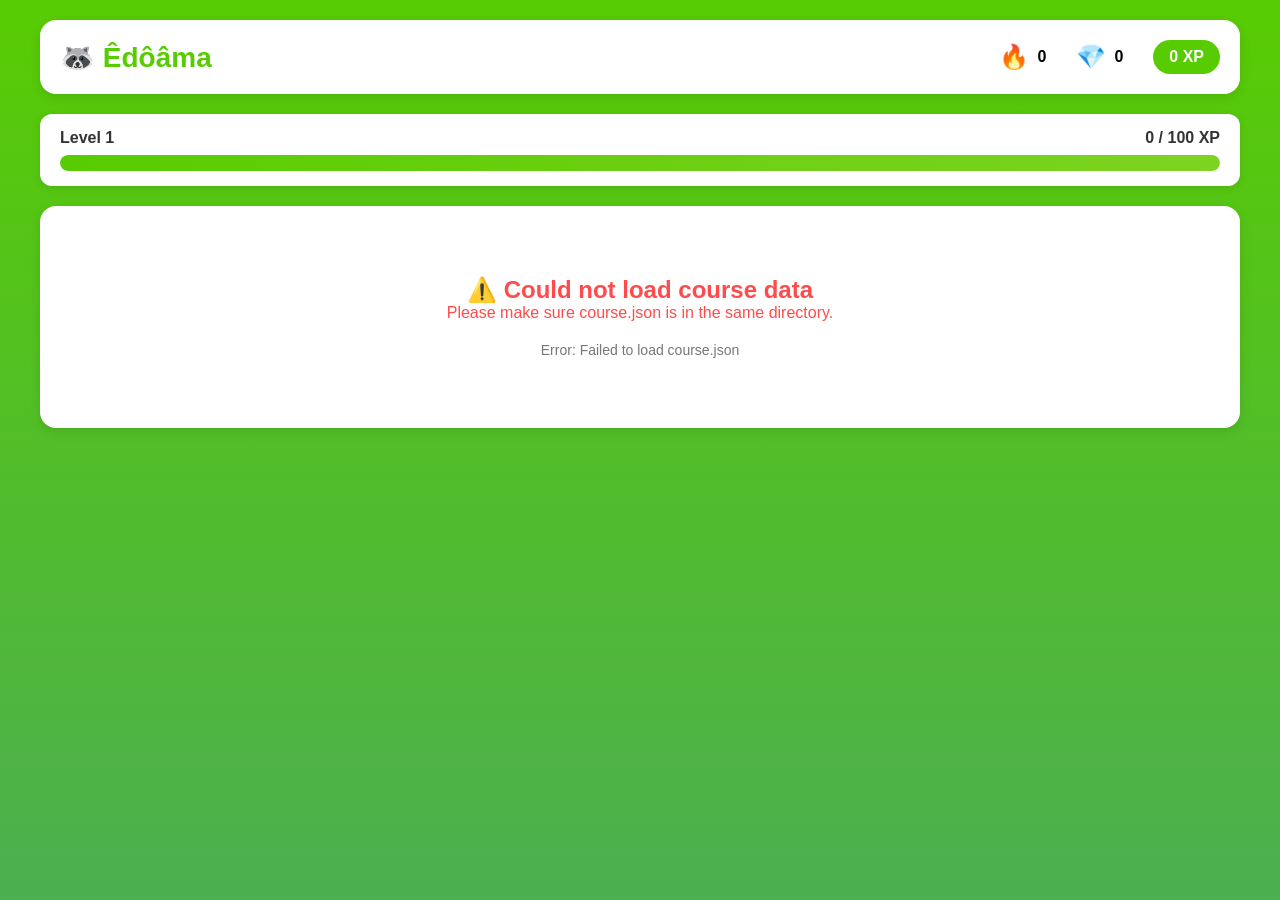
==== learn/index.html @ c92bb3aa "Create index.html" ====
<!DOCTYPE html>
<html lang="en">
<head>
<meta charset="UTF-8">
<meta name="viewport" content="width=device-width, initial-scale=1.0">
<title>Êdôâma Learning</title>
<style>
* { margin: 0; padding: 0; box-sizing: border-box; }

body {
  font-family: 'Segoe UI', Tahoma, Geneva, Verdana, sans-serif;
  background: linear-gradient(180deg, #58cc02 0%, #4caf50 100%);
  min-height: 100vh;
  padding: 20px;
}

.container {
  max-width: 1200px;
  margin: 0 auto;
}

/* Header with stats */
.header {
  background: white;
  border-radius: 16px;
  padding: 20px;
  margin-bottom: 20px;
  display: flex;
  justify-content: space-between;
  align-items: center;
  box-shadow: 0 4px 12px rgba(0,0,0,0.1);
}

.logo {
  font-size: 28px;
  font-weight: bold;
  color: #58cc02;
}

.stats {
  display: flex;
  gap: 30px;
  align-items: center;
}

.stat-item {
  display: flex;
  align-items: center;
  gap: 8px;
  font-weight: 600;
}

.flame { color: #ff9600; font-size: 24px; }
.gem { color: #1cb0f6; font-size: 24px; }
.xp-badge {
  background: #58cc02;
  color: white;
  padding: 8px 16px;
  border-radius: 20px;
  font-weight: bold;
}

/* Progress bar */
.level-progress {
  background: white;
  border-radius: 12px;
  padding: 15px 20px;
  margin-bottom: 20px;
  box-shadow: 0 2px 8px rgba(0,0,0,0.1);
}

.level-text {
  display: flex;
  justify-content: space-between;
  margin-bottom: 8px;
  font-weight: 600;
  color: #333;
}

.progress-bar {
  width: 100%;
  height: 16px;
  background: #e5e5e5;
  border-radius: 8px;
  overflow: hidden;
  position: relative;
}

.progress-fill {
  height: 100%;
  background: linear-gradient(90deg, #58cc02 0%, #7ed321 100%);
  transition: width 0.5s ease;
  border-radius: 8px;
}

/* Units display */
.units-container {
  background: white;
  border-radius: 16px;
  padding: 30px;
  box-shadow: 0 4px 12px rgba(0,0,0,0.1);
}

.unit {
  margin-bottom: 40px;
  position: relative;
}

.unit-header {
  background: linear-gradient(135deg, #1cb0f6 0%, #1899d6 100%);
  color: white;
  padding: 15px 20px;
  border-radius: 12px;
  font-size: 20px;
  font-weight: bold;
  margin-bottom: 20px;
  box-shadow: 0 4px 8px rgba(28, 176, 246, 0.3);
}

.lessons-grid {
  display: grid;
  grid-template-columns: repeat(auto-fill, minmax(120px, 1fr));
  gap: 15px;
  padding-left: 20px;
}

.lesson-btn {
  aspect-ratio: 1;
  border: none;
  border-radius: 50%;
  background: #e5e5e5;
  cursor: pointer;
  font-weight: bold;
  font-size: 16px;
  position: relative;
  transition: all 0.2s;
  box-shadow: 0 4px 0 #afafaf;
  display: flex;
  flex-direction: column;
  align-items: center;
  justify-content: center;
}

.lesson-btn:hover {
  transform: translateY(-2px);
}

.lesson-btn:active {
  transform: translateY(2px);
  box-shadow: 0 2px 0 #afafaf;
}

.lesson-btn.completed {
  background: linear-gradient(135deg, #ffc800 0%, #ffb800 100%);
  color: white;
  box-shadow: 0 4px 0 #d69e00;
}

.lesson-btn.current {
  background: linear-gradient(135deg, #58cc02 0%, #4caf50 100%);
  color: white;
  box-shadow: 0 4px 0 #3d9101;
  animation: pulse 2s infinite;
}

.lesson-btn.locked {
  background: #d0d0d0;
  cursor: not-allowed;
  opacity: 0.6;
}

.lesson-btn .check {
  position: absolute;
  top: -5px;
  right: -5px;
  background: white;
  color: #58cc02;
  border-radius: 50%;
  width: 24px;
  height: 24px;
  display: flex;
  align-items: center;
  justify-content: center;
  font-size: 16px;
  font-weight: bold;
}

@keyframes pulse {
  0%, 100% { transform: scale(1); }
  50% { transform: scale(1.05); }
}

/* Lesson view */
.lesson-view {
  background: white;
  border-radius: 16px;
  padding: 30px;
  box-shadow: 0 4px 12px rgba(0,0,0,0.1);
  min-height: 500px;
}

.lesson-header {
  display: flex;
  justify-content: space-between;
  align-items: center;
  margin-bottom: 30px;
  padding-bottom: 20px;
  border-bottom: 2px solid #e5e5e5;
}

.back-btn {
  background: #e5e5e5;
  border: none;
  padding: 10px 20px;
  border-radius: 12px;
  cursor: pointer;
  font-weight: 600;
  transition: background 0.2s;
}

.back-btn:hover {
  background: #d0d0d0;
}

.lesson-progress {
  flex: 1;
  margin: 0 20px;
  height: 12px;
  background: #e5e5e5;
  border-radius: 6px;
  overflow: hidden;
}

.lesson-progress-fill {
  height: 100%;
  background: #58cc02;
  transition: width 0.3s;
}

/* Question card */
.question-card {
  text-align: center;
  padding: 40px 20px;
}

.question-prompt {
  font-size: 24px;
  font-weight: bold;
  margin-bottom: 30px;
  color: #333;
}

.word-display {
  background: #f7f7f7;
  border: 3px solid #e5e5e5;
  border-radius: 16px;
  padding: 30px;
  margin: 30px auto;
  max-width: 500px;
}

.word-display .word {
  font-size: 36px;
  font-weight: bold;
  color: #1cb0f6;
  margin-bottom: 10px;
}

.word-display .ipa {
  font-size: 20px;
  color: #777;
  font-style: italic;
}

.options-grid {
  display: grid;
  grid-template-columns: repeat(auto-fit, minmax(200px, 1fr));
  gap: 15px;
  max-width: 600px;
  margin: 30px auto;
}

.option-btn {
  padding: 20px;
  border: 3px solid #e5e5e5;
  border-radius: 16px;
  background: white;
  cursor: pointer;
  font-size: 18px;
  font-weight: 600;
  transition: all 0.2s;
  color: #333;
}

.option-btn:hover {
  border-color: #d0d0d0;
  background: #f7f7f7;
  transform: translateY(-2px);
}

.option-btn.selected {
  border-color: #1cb0f6;
  background: #e3f2fd;
}

.option-btn.correct {
  border-color: #58cc02;
  background: #d7f7c2;
  color: #58cc02;
}

.option-btn.incorrect {
  border-color: #ff4b4b;
  background: #ffe0e0;
  color: #ff4b4b;
}

.option-btn:disabled {
  cursor: not-allowed;
}

/* Check button */
.check-btn {
  background: linear-gradient(135deg, #58cc02 0%, #4caf50 100%);
  color: white;
  border: none;
  padding: 16px 48px;
  border-radius: 16px;
  font-size: 18px;
  font-weight: bold;
  cursor: pointer;
  margin-top: 30px;
  box-shadow: 0 4px 0 #3d9101;
  transition: all 0.2s;
}

.check-btn:hover {
  transform: translateY(-2px);
  box-shadow: 0 6px 0 #3d9101;
}

.check-btn:active {
  transform: translateY(2px);
  box-shadow: 0 2px 0 #3d9101;
}

.check-btn:disabled {
  background: #e5e5e5;
  box-shadow: 0 4px 0 #afafaf;
  cursor: not-allowed;
  opacity: 0.6;
}

/* Feedback */
.feedback {
  position: fixed;
  bottom: 0;
  left: 0;
  right: 0;
  padding: 30px;
  text-align: center;
  font-size: 20px;
  font-weight: bold;
  color: white;
  transform: translateY(100%);
  transition: transform 0.3s;
}

.feedback.show {
  transform: translateY(0);
}

.feedback.correct {
  background: #58cc02;
}

.feedback.incorrect {
  background: #ff4b4b;
}

/* Completion screen */
.completion {
  text-align: center;
  padding: 40px;
}

.completion-icon {
  font-size: 80px;
  margin-bottom: 20px;
}

.completion h2 {
  font-size: 36px;
  color: #58cc02;
  margin-bottom: 20px;
}

.xp-earned {
  font-size: 48px;
  font-weight: bold;
  color: #ffc800;
  margin: 20px 0;
}

.continue-btn {
  background: linear-gradient(135deg, #58cc02 0%, #4caf50 100%);
  color: white;
  border: none;
  padding: 16px 48px;
  border-radius: 16px;
  font-size: 18px;
  font-weight: bold;
  cursor: pointer;
  margin-top: 20px;
  box-shadow: 0 4px 0 #3d9101;
}

.continue-btn:hover {
  transform: translateY(-2px);
  box-shadow: 0 6px 0 #3d9101;
}

.hidden {
  display: none;
}
</style>
</head>
<body>

<div class="container">
  <!-- Header -->
  <div class="header">
    <div class="logo">🦝 Êdôâma</div>
    <div class="stats">
      <div class="stat-item">
        <span class="flame">🔥</span>
        <span id="streak">0</span>
      </div>
      <div class="stat-item">
        <span class="gem">💎</span>
        <span id="gems">0</span>
      </div>
      <div class="xp-badge">
        <span id="xp">0</span> XP
      </div>
    </div>
  </div>

  <div class="level-progress">
    <div class="level-text">
      <span>Level <span id="level">1</span></span>
      <span><span id="current-xp">0</span> / <span id="next-level-xp">100</span> XP</span>
    </div>
    <div class="progress-bar">
      <div class="progress-fill" id="level-progress-fill"></div>
    </div>
  </div>

  <!-- Units View -->
  <div class="units-container" id="units-view">
    <div id="units"></div>
  </div>

  <!-- Lesson View -->
  <div class="lesson-view hidden" id="lesson-view">
    <div class="lesson-header">
      <button class="back-btn" id="back-btn">← Back</button>
      <div class="lesson-progress">
        <div class="lesson-progress-fill" id="lesson-progress-fill"></div>
      </div>
      <span id="question-counter">1/5</span>
    </div>
    <div id="lesson-content"></div>
  </div>
</div>

<div class="feedback" id="feedback"></div>

<script>

const storage = {
  get(key) {
    return localStorage.getItem(key);
  },
  set(key, value) {
    localStorage.setItem(key, value);
  }
};

let userProgress = {
  xp: 0,
  level: 1,
  gems: 0,
  streak: 0,
  completedLessons: {},
  lastStudyDate: null
};

function loadProgress() {
  const saved = storage.get('edoama_progress');
  if (saved) {
    userProgress = JSON.parse(saved);
  }
  updateHeader();
}

function saveProgress() {
  storage.set('edoama_progress', JSON.stringify(userProgress));
}

function addXP(amount) {
  userProgress.xp += amount;
  
  // Level up logic
  const xpForNextLevel = userProgress.level * 100;
  if (userProgress.xp >= xpForNextLevel) {
    userProgress.level++;
    userProgress.gems += 10;
  }
  
  updateHeader();
  saveProgress();
}

function updateHeader() {
  document.getElementById('xp').textContent = userProgress.xp;
  document.getElementById('level').textContent = userProgress.level;
  document.getElementById('gems').textContent = userProgress.gems;
  document.getElementById('streak').textContent = userProgress.streak;
  
  const xpForNextLevel = userProgress.level * 100;
  const xpInCurrentLevel = userProgress.xp % 100;
  const progress = (xpInCurrentLevel / 100) * 100;
  
  document.getElementById('current-xp').textContent = xpInCurrentLevel;
  document.getElementById('next-level-xp').textContent = 100;
  document.getElementById('level-progress-fill').style.width = progress + '%';
}

let courseData = [];

function renderUnits() {
  const unitsDiv = document.getElementById('units');
  unitsDiv.innerHTML = '';
  
  courseData.forEach((unit, unitIndex) => {
    const unitDiv = document.createElement('div');
    unitDiv.className = 'unit';
    
    const header = document.createElement('div');
    header.className = 'unit-header';
    header.textContent = unit.title;
    unitDiv.appendChild(header);
    
    const lessonsGrid = document.createElement('div');
    lessonsGrid.className = 'lessons-grid';
    
    unit.lessons.forEach((lesson, lessonIndex) => {
      const btn = document.createElement('button');
      btn.className = 'lesson-btn';
      
      const lessonKey = `${unitIndex}-${lessonIndex}`;
      const isCompleted = userProgress.completedLessons[lessonKey];
      const isLocked = lessonIndex > 0 && !userProgress.completedLessons[`${unitIndex}-${lessonIndex - 1}`];
      
      if (isCompleted) {
        btn.classList.add('completed');
        const check = document.createElement('span');
        check.className = 'check';
        check.textContent = '✓';
        btn.appendChild(check);
      } else if (!isLocked) {
        btn.classList.add('current');
      } else {
        btn.classList.add('locked');
      }
      
      const text = document.createElement('div');
      text.textContent = lesson.title;
      btn.appendChild(text);
      
      if (!isLocked) {
        btn.addEventListener('click', () => startLesson(unit, lesson, unitIndex, lessonIndex));
      }
      
      lessonsGrid.appendChild(btn);
    });
    
    unitDiv.appendChild(lessonsGrid);
    unitsDiv.appendChild(unitDiv);
  });
}

let currentLesson = null;
let currentQuestions = [];
let currentQuestionIndex = 0;
let selectedAnswer = null;

function startLesson(unit, lesson, unitIndex, lessonIndex) {
  currentLesson = { unit, lesson, unitIndex, lessonIndex };
  currentQuestionIndex = 0;
  
  // Generate questions
  currentQuestions = [];
  
  // Add word-to-meaning questions
  lesson.words.forEach(word => {
    currentQuestions.push({
      type: 'word-to-meaning',
      word: word,
      correctAnswer: word.meaning,
      options: generateOptions(lesson.words, word.meaning, w => w.meaning)
    });
  });
  
  // Add meaning-to-word questions
  lesson.words.forEach(word => {
    currentQuestions.push({
      type: 'meaning-to-word',
      word: word,
      correctAnswer: word.word,
      options: generateOptions(lesson.words, word.word, w => w.word)
    });
  });
  
  // Shuffle questions
  currentQuestions = shuffleArray(currentQuestions).slice(0, 5);
  
  // Show lesson view
  document.getElementById('units-view').classList.add('hidden');
  document.getElementById('lesson-view').classList.remove('hidden');
  
  showQuestion();
}

function generateOptions(words, correctAnswer, selector) {
  const allOptions = words.map(selector);
  const incorrectOptions = allOptions.filter(opt => opt !== correctAnswer);
  const shuffled = shuffleArray(incorrectOptions);
  const options = [correctAnswer, ...shuffled.slice(0, 2)];
  return shuffleArray(options);
}

function showQuestion() {
  const question = currentQuestions[currentQuestionIndex];
  selectedAnswer = null;
  
  // Update progress
  const progress = ((currentQuestionIndex + 1) / currentQuestions.length) * 100;
  document.getElementById('lesson-progress-fill').style.width = progress + '%';
  document.getElementById('question-counter').textContent = `${currentQuestionIndex + 1}/${currentQuestions.length}`;
  
  // Render question
  const content = document.getElementById('lesson-content');
  content.innerHTML = '';
  
  const card = document.createElement('div');
  card.className = 'question-card';
  
  if (question.type === 'word-to-meaning') {
    const prompt = document.createElement('div');
    prompt.className = 'question-prompt';
    prompt.textContent = 'What does this word mean?';
    card.appendChild(prompt);
    
    const wordDisplay = document.createElement('div');
    wordDisplay.className = 'word-display';
    wordDisplay.innerHTML = `
      <div class="word">${question.word.word}</div>
      <div class="ipa">${question.word.ipa}</div>
    `;
    card.appendChild(wordDisplay);
  } else {
    const prompt = document.createElement('div');
    prompt.className = 'question-prompt';
    prompt.textContent = `Which word means "${question.word.meaning}"?`;
    card.appendChild(prompt);
  }
  
  const optionsGrid = document.createElement('div');
  optionsGrid.className = 'options-grid';
  
  question.options.forEach(option => {
    const btn = document.createElement('button');
    btn.className = 'option-btn';
    btn.textContent = option;
    btn.addEventListener('click', () => selectOption(btn, option, question.correctAnswer));
    optionsGrid.appendChild(btn);
  });
  
  card.appendChild(optionsGrid);
  
  const checkBtn = document.createElement('button');
  checkBtn.className = 'check-btn';
  checkBtn.textContent = 'CHECK';
  checkBtn.disabled = true;
  checkBtn.id = 'check-answer-btn';
  checkBtn.addEventListener('click', checkAnswer);
  card.appendChild(checkBtn);
  
  content.appendChild(card);
}

function selectOption(btn, option, correctAnswer) {
  // Clear previous selection
  document.querySelectorAll('.option-btn').forEach(b => b.classList.remove('selected'));
  
  // Select this option
  btn.classList.add('selected');
  selectedAnswer = option;
  
  // Enable check button
  document.getElementById('check-answer-btn').disabled = false;
}

function checkAnswer() {
  const question = currentQuestions[currentQuestionIndex];
  const isCorrect = selectedAnswer === question.correctAnswer;
  
  // Disable all buttons
  document.querySelectorAll('.option-btn').forEach(btn => {
    btn.disabled = true;
    if (btn.textContent === question.correctAnswer) {
      btn.classList.add('correct');
    } else if (btn.textContent === selectedAnswer && !isCorrect) {
      btn.classList.add('incorrect');
    }
  });
  
  // Show feedback
  const feedback = document.getElementById('feedback');
  feedback.className = 'feedback show ' + (isCorrect ? 'correct' : 'incorrect');
  feedback.textContent = isCorrect ? '✓ Correct! +10 XP' : '✗ Incorrect. Try again next time!';
  
  if (isCorrect) {
    addXP(10);
  }
  
  // Change check button to continue
  const checkBtn = document.getElementById('check-answer-btn');
  checkBtn.textContent = 'CONTINUE';
  checkBtn.disabled = false;
  checkBtn.onclick = nextQuestion;
  
  setTimeout(() => {
    feedback.classList.remove('show');
  }, 2000);
}

function nextQuestion() {
  currentQuestionIndex++;
  
  if (currentQuestionIndex >= currentQuestions.length) {
    completeLesson();
  } else {
    showQuestion();
  }
}

function completeLesson() {
  const lessonKey = `${currentLesson.unitIndex}-${currentLesson.lessonIndex}`;
  userProgress.completedLessons[lessonKey] = true;
  
  const bonusXP = 50;
  addXP(bonusXP);
  userProgress.gems += 5;
  saveProgress();
  
  const content = document.getElementById('lesson-content');
  content.innerHTML = `
    <div class="completion">
      <div class="completion-icon">🎉</div>
      <h2>Lesson Complete!</h2>
      <div class="xp-earned">+${bonusXP + (currentQuestions.length * 10)} XP</div>
      <p>You earned 5 gems! 💎</p>
      <button class="continue-btn" onclick="returnToUnits()">CONTINUE</button>
    </div>
  `;
}

function returnToUnits() {
  document.getElementById('lesson-view').classList.add('hidden');
  document.getElementById('units-view').classList.remove('hidden');
  renderUnits();
}

document.getElementById('back-btn').addEventListener('click', returnToUnits);

function shuffleArray(array) {
  const newArray = [...array];
  for (let i = newArray.length - 1; i > 0; i--) {
    const j = Math.floor(Math.random() * (i + 1));
    [newArray[i], newArray[j]] = [newArray[j], newArray[i]];
  }
  return newArray;
}

async function init() {
  try {
    // Load course data from course.json
    const response = await fetch('course.json');
    if (!response.ok) {
      throw new Error('Failed to load course.json');
    }
    courseData = await response.json();
    
    loadProgress();
    renderUnits();
  } catch (error) {
    console.error('Error loading course:', error);
    document.getElementById('units').innerHTML = `
      <div style="text-align: center; padding: 40px; color: #ff4b4b;">
        <h2>⚠️ Could not load course data</h2>
        <p>Please make sure course.json is in the same directory.</p>
        <p style="font-size: 14px; color: #777; margin-top: 20px;">Error: ${error.message}</p>
      </div>
    `;
  }
}

init();
</script>

</body>
</html>
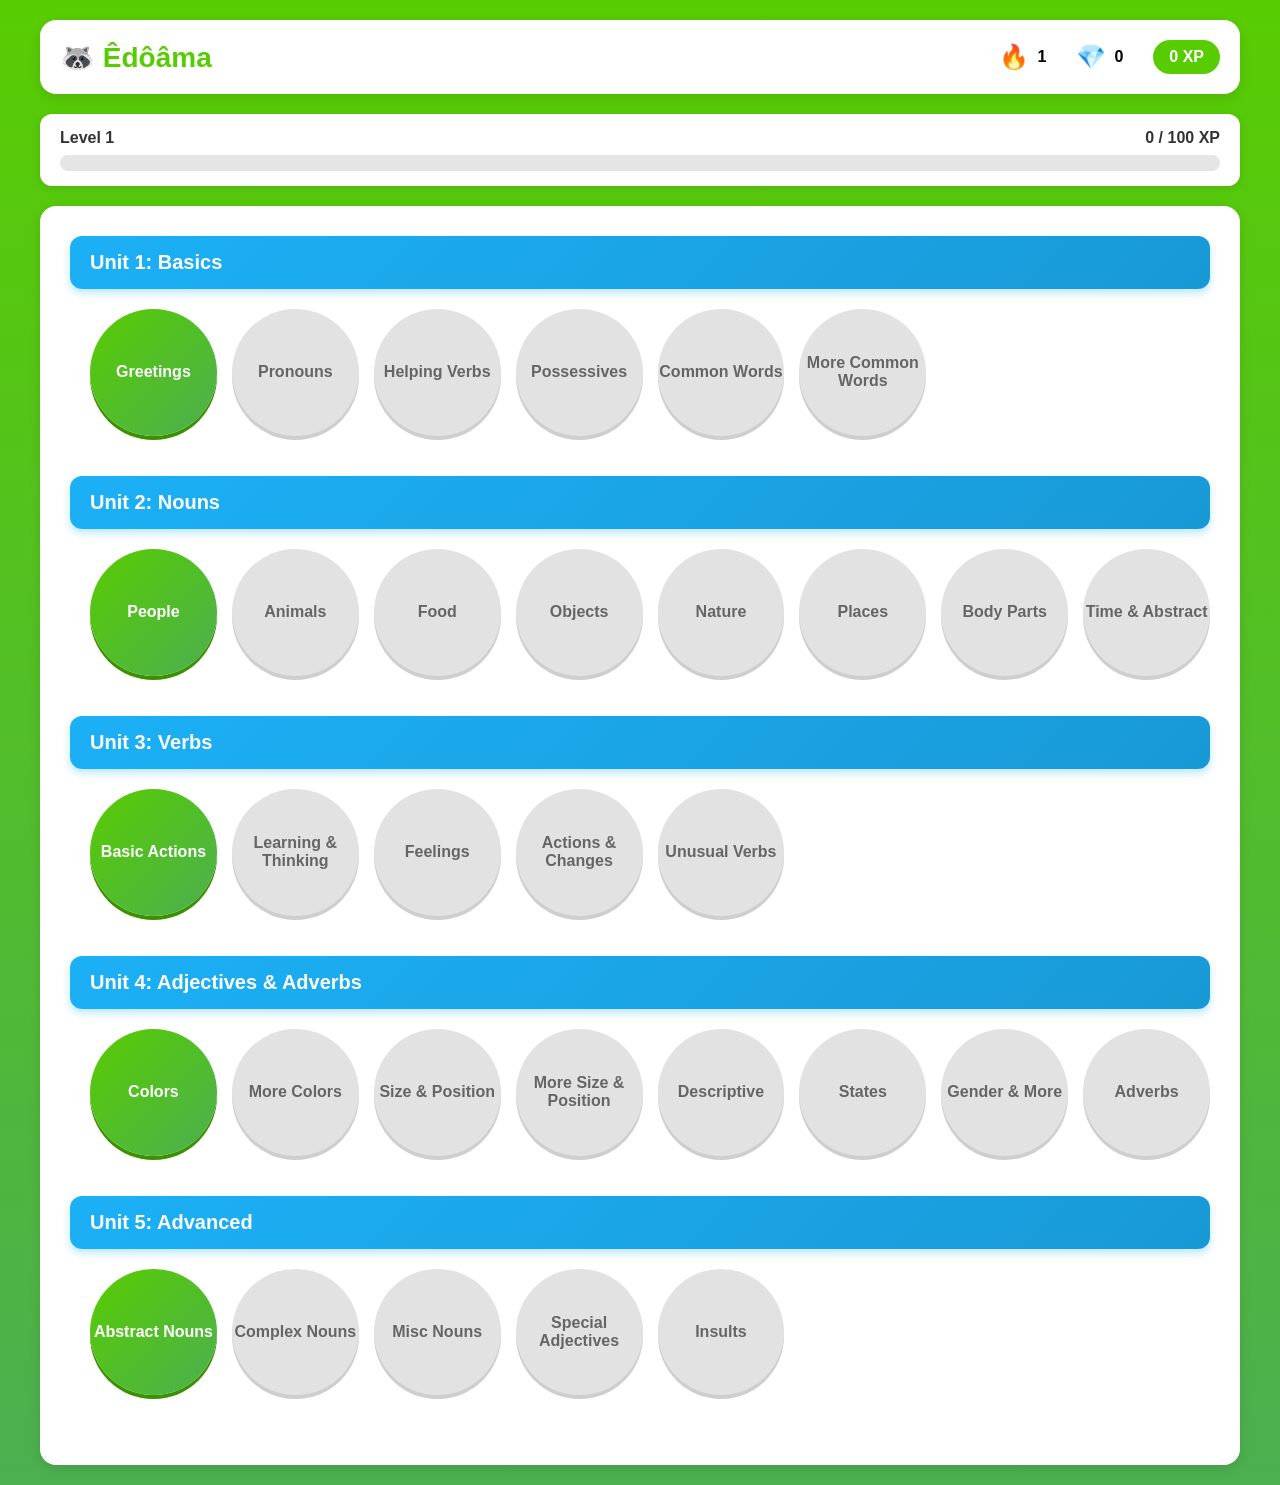
==== commit 392a25fe: "Update index.html" ====
--- a/learn/index.html
+++ b/learn/index.html
@@ -446,6 +446,7 @@
     </div>
   </div>
 
+  <!-- Level Progress -->
   <div class="level-progress">
     <div class="level-text">
       <span>Level <span id="level">1</span></span>
@@ -477,16 +478,35 @@
 <div class="feedback" id="feedback"></div>
 
 <script>
+// ============================================
+// STORAGE MANAGER
+// ============================================
+// NOTE: This uses in-memory storage for Claude.ai
+// To enable persistent storage in your own environment:
+// 1. Uncomment the localStorage lines
+// 2. Comment out the memoryStorage lines
+
+const memoryStorage = {
+  data: {},
+  getItem(key) { return this.data[key] || null; },
+  setItem(key, value) { this.data[key] = value; },
+  removeItem(key) { delete this.data[key]; }
+};
 
 const storage = {
   get(key) {
-    return localStorage.getItem(key);
+    // return localStorage.getItem(key); // Use this in your own environment
+    return memoryStorage.getItem(key); // Current: in-memory only
   },
   set(key, value) {
-    localStorage.setItem(key, value);
+    // localStorage.setItem(key, value); // Use this in your own environment
+    memoryStorage.setItem(key, value); // Current: in-memory only
   }
 };
 
+// ============================================
+// USER PROGRESS DATA
+// ============================================
 let userProgress = {
   xp: 0,
   level: 1,
@@ -501,7 +521,37 @@
   if (saved) {
     userProgress = JSON.parse(saved);
   }
+  updateStreak();
   updateHeader();
+}
+
+function updateStreak() {
+  const today = new Date().toDateString();
+  const lastStudy = userProgress.lastStudyDate;
+  
+  if (!lastStudy) {
+    // First time studying
+    userProgress.streak = 1;
+    userProgress.lastStudyDate = today;
+  } else if (lastStudy !== today) {
+    const lastDate = new Date(lastStudy);
+    const todayDate = new Date(today);
+    const diffTime = todayDate - lastDate;
+    const diffDays = Math.floor(diffTime / (1000 * 60 * 60 * 24));
+    
+    if (diffDays === 1) {
+      // Studied yesterday, increment streak
+      userProgress.streak++;
+      userProgress.lastStudyDate = today;
+    } else if (diffDays > 1) {
+      // Missed a day, reset streak
+      userProgress.streak = 1;
+      userProgress.lastStudyDate = today;
+    }
+    // If diffDays === 0, already studied today, no change
+  }
+  
+  saveProgress();
 }
 
 function saveProgress() {
@@ -537,8 +587,14 @@
   document.getElementById('level-progress-fill').style.width = progress + '%';
 }
 
+// ============================================
+// COURSE DATA
+// ============================================
 let courseData = [];
 
+// ============================================
+// RENDER UNITS
+// ============================================
 function renderUnits() {
   const unitsDiv = document.getElementById('units');
   unitsDiv.innerHTML = '';
@@ -591,6 +647,9 @@
   });
 }
 
+// ============================================
+// LESSON LOGIC
+// ============================================
 let currentLesson = null;
 let currentQuestions = [];
 let currentQuestionIndex = 0;
@@ -761,6 +820,9 @@
   const lessonKey = `${currentLesson.unitIndex}-${currentLesson.lessonIndex}`;
   userProgress.completedLessons[lessonKey] = true;
   
+  // Update streak when completing a lesson
+  updateStreak();
+  
   const bonusXP = 50;
   addXP(bonusXP);
   userProgress.gems += 5;
@@ -773,9 +835,20 @@
       <h2>Lesson Complete!</h2>
       <div class="xp-earned">+${bonusXP + (currentQuestions.length * 10)} XP</div>
       <p>You earned 5 gems! 💎</p>
+      ${getStreakMessage()}
       <button class="continue-btn" onclick="returnToUnits()">CONTINUE</button>
     </div>
   `;
+}
+
+function getStreakMessage() {
+  const today = new Date().toDateString();
+  const lastStudy = userProgress.lastStudyDate;
+  
+  if (lastStudy !== today) {
+    return `<p style="color: #ff9600; font-size: 20px; margin-top: 10px;">🔥 ${userProgress.streak} day streak!</p>`;
+  }
+  return '';
 }
 
 function returnToUnits() {
@@ -786,6 +859,9 @@
 
 document.getElementById('back-btn').addEventListener('click', returnToUnits);
 
+// ============================================
+// UTILITIES
+// ============================================
 function shuffleArray(array) {
   const newArray = [...array];
   for (let i = newArray.length - 1; i > 0; i--) {
@@ -795,6 +871,9 @@
   return newArray;
 }
 
+// ============================================
+// INITIALIZE
+// ============================================
 async function init() {
   try {
     // Load course data from course.json
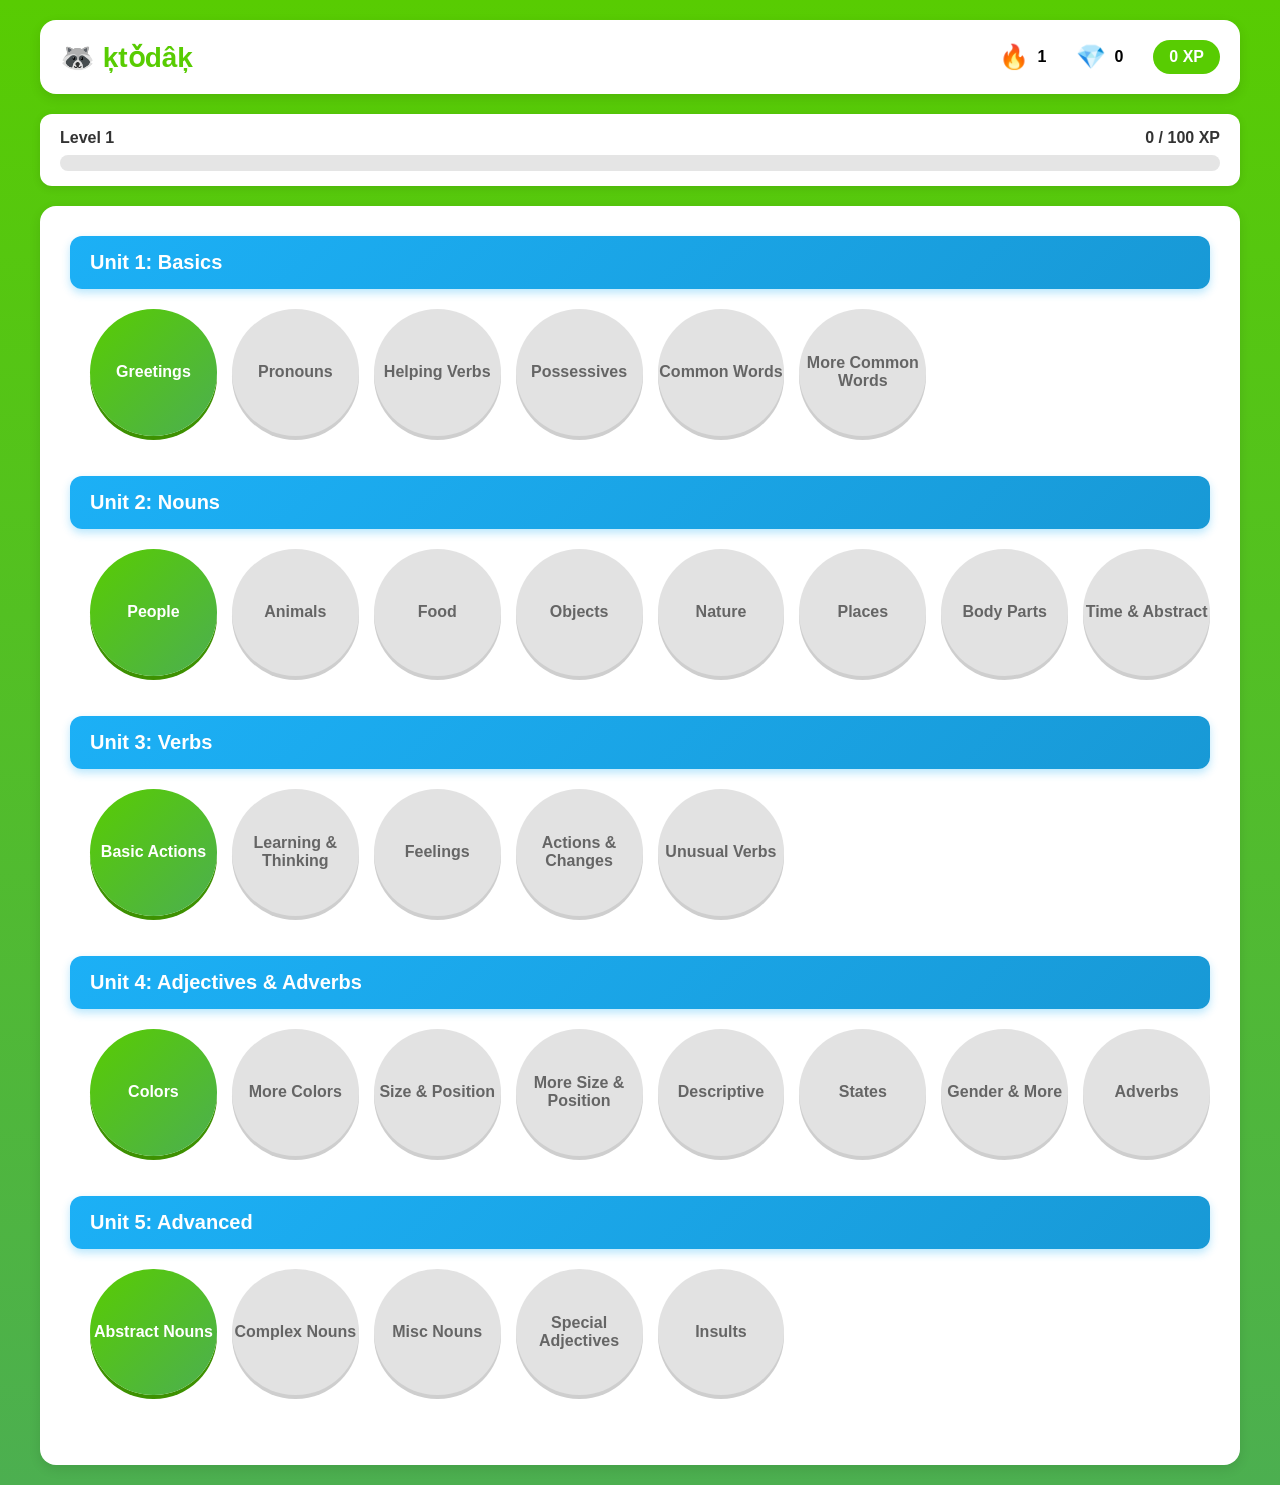
==== commit 82346970: "Update index.html" ====
--- a/learn/index.html
+++ b/learn/index.html
@@ -3,7 +3,7 @@
 <head>
 <meta charset="UTF-8">
 <meta name="viewport" content="width=device-width, initial-scale=1.0">
-<title>Êdôâma Learning</title>
+<title>êde Learning</title>
 <style>
 * { margin: 0; padding: 0; box-sizing: border-box; }
 
@@ -430,7 +430,7 @@
 <div class="container">
   <!-- Header -->
   <div class="header">
-    <div class="logo">🦝 Êdôâma</div>
+    <div class="logo">🦝 ķtǒdâķ</div>
     <div class="stats">
       <div class="stat-item">
         <span class="flame">🔥</span>
